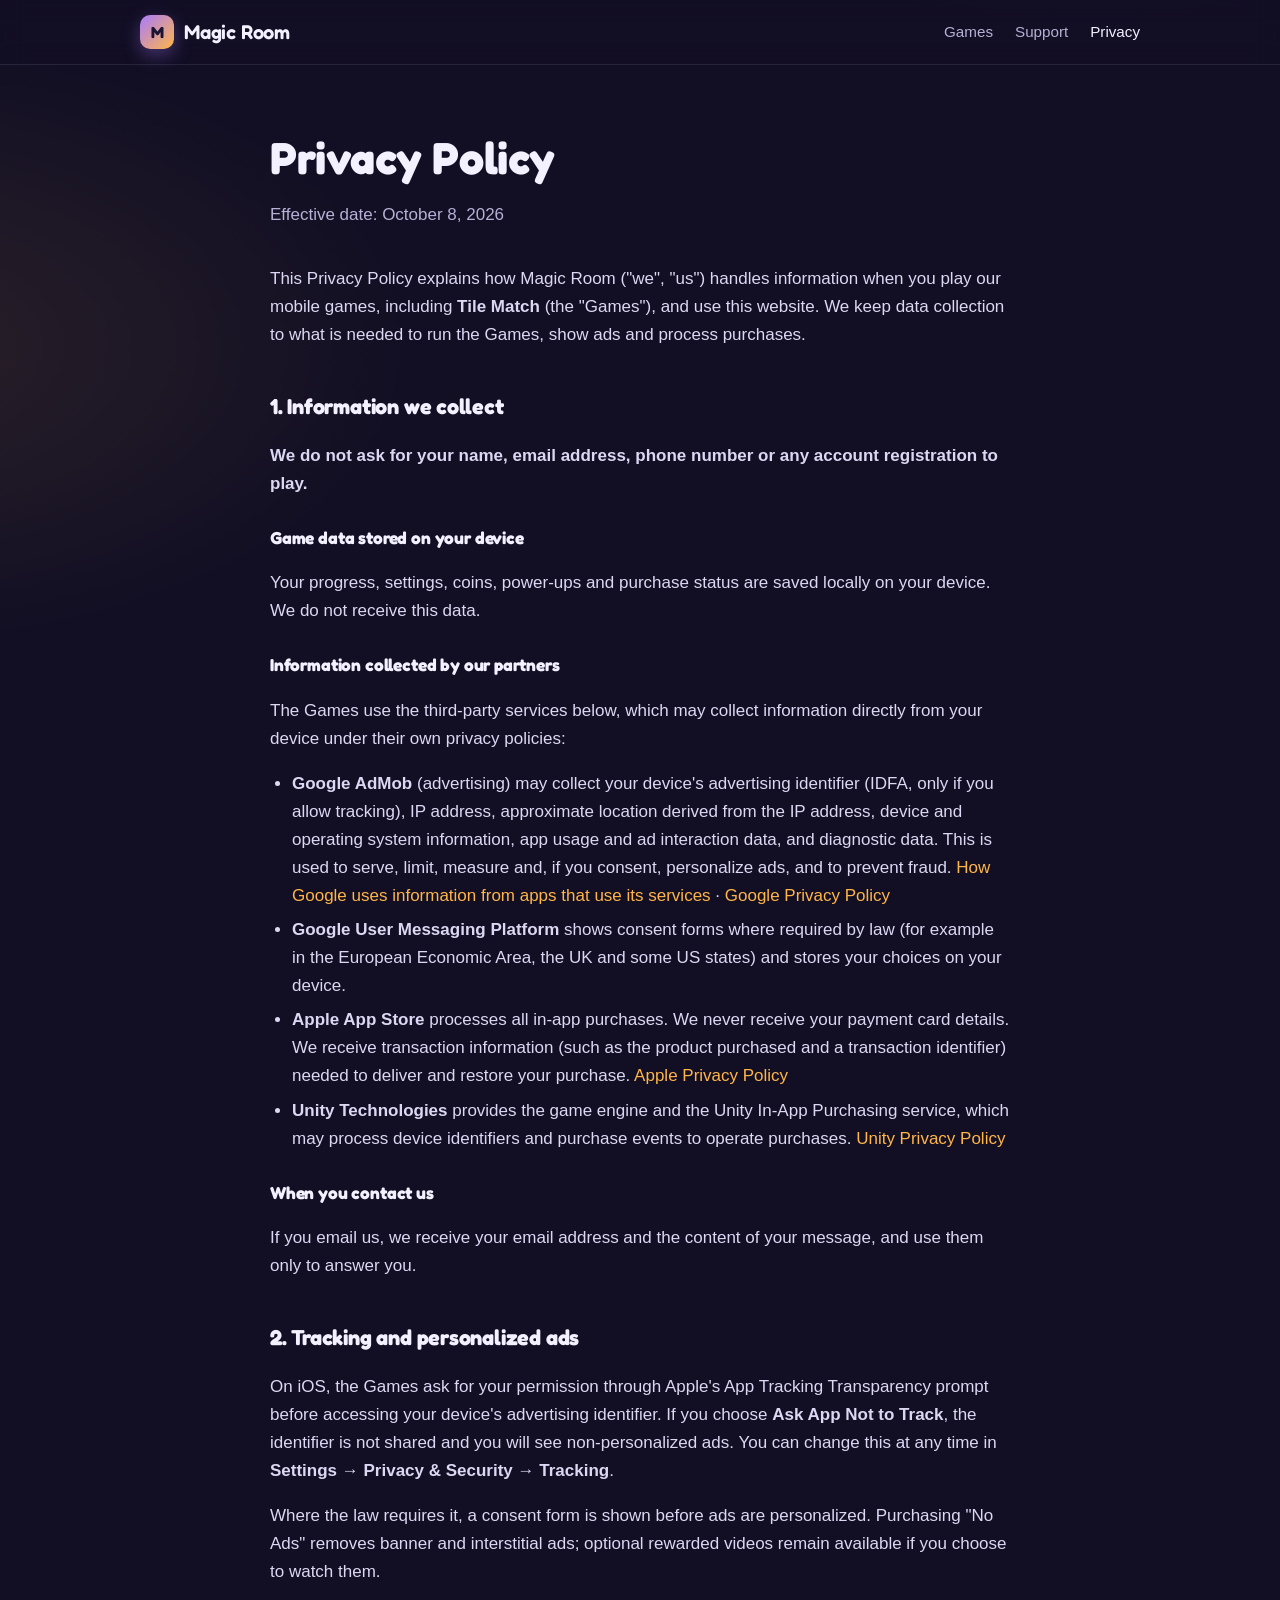
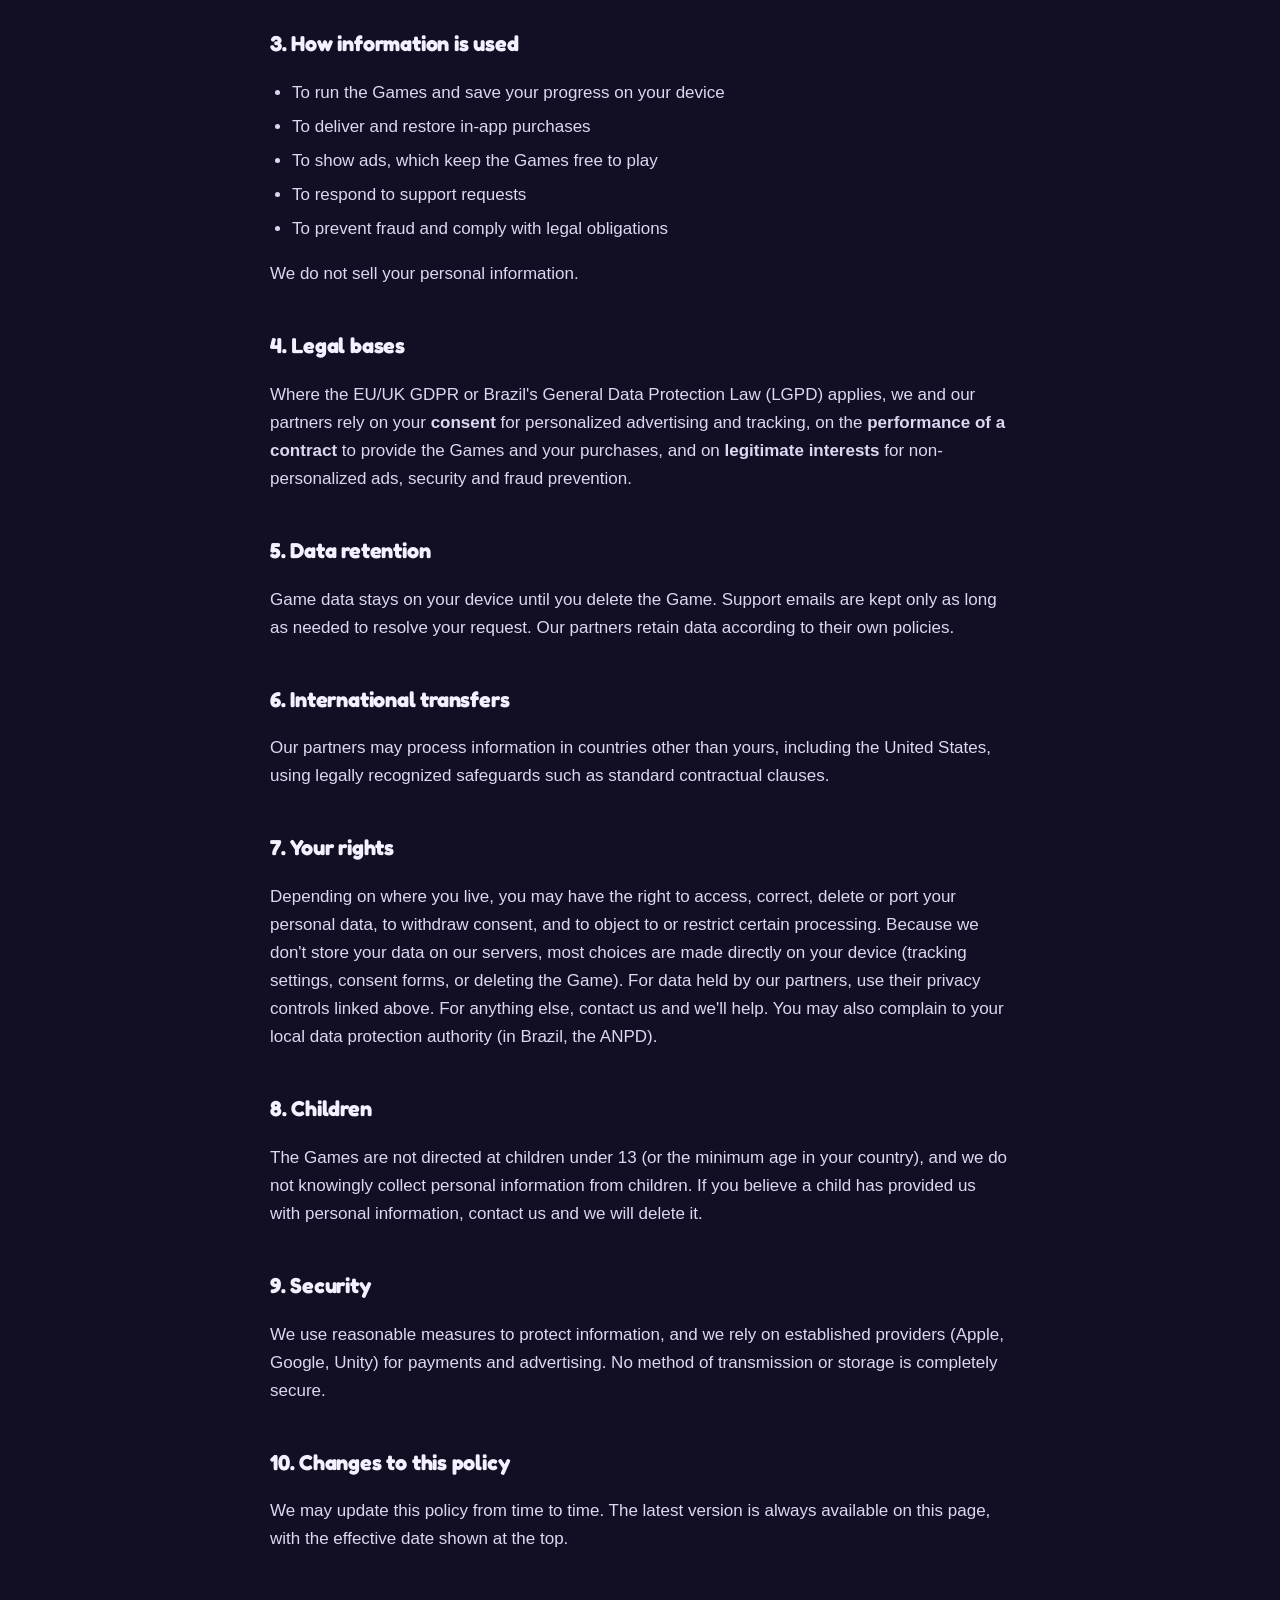
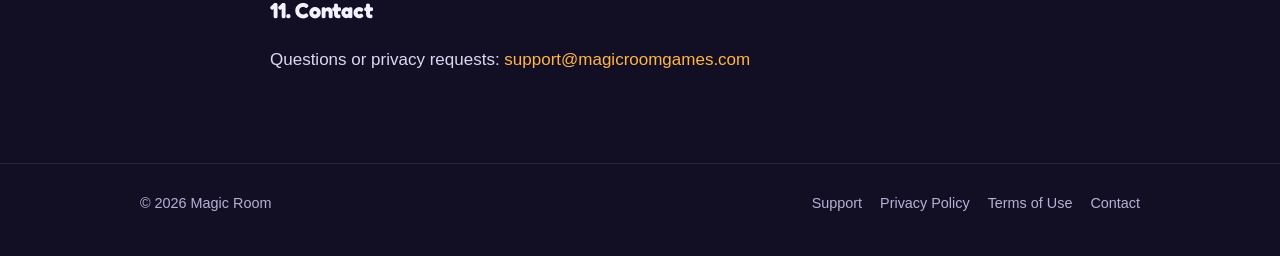
==== privacy/index.html @ c15d4c57 "Magic Room website: home, Tile Match support, privacy policy, terms, app-ads.txt Co-Authored-By: Cla" ====
<!doctype html>
<html lang="en">
<head>
  <meta charset="utf-8">
  <meta name="viewport" content="width=device-width, initial-scale=1">
  <title>Privacy Policy — Magic Room</title>
  <meta name="description" content="How Magic Room games handle your information.">
  <link rel="icon" href="/favicon.svg" type="image/svg+xml">
  <link rel="preconnect" href="https://fonts.googleapis.com">
  <link rel="preconnect" href="https://fonts.gstatic.com" crossorigin>
  <link href="https://fonts.googleapis.com/css2?family=Fredoka:wght@500;600;700&display=swap" rel="stylesheet">
  <link rel="stylesheet" href="/styles.css">
</head>
<body>
  <header class="site">
    <div class="wrap">
      <a class="brand" href="/"><span class="brand-mark">M</span>Magic Room</a>
      <nav class="links">
        <a href="/#games">Games</a>
        <a href="/tile-match/">Support</a>
        <a class="hide-sm" href="/privacy/" aria-current="page">Privacy</a>
      </nav>
    </div>
  </header>

  <main class="doc">
    <div class="wrap">
      <h1>Privacy Policy</h1>
      <p class="meta">Effective date: October 8, 2026</p>

      <p>This Privacy Policy explains how Magic Room ("we", "us") handles information when you play our mobile games, including <strong>Tile Match</strong> (the "Games"), and use this website. We keep data collection to what is needed to run the Games, show ads and process purchases.</p>

      <h2>1. Information we collect</h2>
      <p><strong>We do not ask for your name, email address, phone number or any account registration to play.</strong></p>
      <h3>Game data stored on your device</h3>
      <p>Your progress, settings, coins, power-ups and purchase status are saved locally on your device. We do not receive this data.</p>
      <h3>Information collected by our partners</h3>
      <p>The Games use the third-party services below, which may collect information directly from your device under their own privacy policies:</p>
      <ul>
        <li><strong>Google AdMob</strong> (advertising) may collect your device's advertising identifier (IDFA, only if you allow tracking), IP address, approximate location derived from the IP address, device and operating system information, app usage and ad interaction data, and diagnostic data. This is used to serve, limit, measure and, if you consent, personalize ads, and to prevent fraud. <a href="https://policies.google.com/technologies/partner-sites" rel="noopener">How Google uses information from apps that use its services</a> · <a href="https://policies.google.com/privacy" rel="noopener">Google Privacy Policy</a></li>
        <li><strong>Google User Messaging Platform</strong> shows consent forms where required by law (for example in the European Economic Area, the UK and some US states) and stores your choices on your device.</li>
        <li><strong>Apple App Store</strong> processes all in-app purchases. We never receive your payment card details. We receive transaction information (such as the product purchased and a transaction identifier) needed to deliver and restore your purchase. <a href="https://www.apple.com/legal/privacy/" rel="noopener">Apple Privacy Policy</a></li>
        <li><strong>Unity Technologies</strong> provides the game engine and the Unity In-App Purchasing service, which may process device identifiers and purchase events to operate purchases. <a href="https://unity.com/legal/game-player-and-app-user-privacy-policy" rel="noopener">Unity Privacy Policy</a></li>
      </ul>
      <h3>When you contact us</h3>
      <p>If you email us, we receive your email address and the content of your message, and use them only to answer you.</p>

      <h2>2. Tracking and personalized ads</h2>
      <p>On iOS, the Games ask for your permission through Apple's App Tracking Transparency prompt before accessing your device's advertising identifier. If you choose <strong>Ask App Not to Track</strong>, the identifier is not shared and you will see non-personalized ads. You can change this at any time in <strong>Settings → Privacy &amp; Security → Tracking</strong>.</p>
      <p>Where the law requires it, a consent form is shown before ads are personalized. Purchasing "No Ads" removes banner and interstitial ads; optional rewarded videos remain available if you choose to watch them.</p>

      <h2>3. How information is used</h2>
      <ul>
        <li>To run the Games and save your progress on your device</li>
        <li>To deliver and restore in-app purchases</li>
        <li>To show ads, which keep the Games free to play</li>
        <li>To respond to support requests</li>
        <li>To prevent fraud and comply with legal obligations</li>
      </ul>
      <p>We do not sell your personal information.</p>

      <h2>4. Legal bases</h2>
      <p>Where the EU/UK GDPR or Brazil's General Data Protection Law (LGPD) applies, we and our partners rely on your <strong>consent</strong> for personalized advertising and tracking, on the <strong>performance of a contract</strong> to provide the Games and your purchases, and on <strong>legitimate interests</strong> for non-personalized ads, security and fraud prevention.</p>

      <h2>5. Data retention</h2>
      <p>Game data stays on your device until you delete the Game. Support emails are kept only as long as needed to resolve your request. Our partners retain data according to their own policies.</p>

      <h2>6. International transfers</h2>
      <p>Our partners may process information in countries other than yours, including the United States, using legally recognized safeguards such as standard contractual clauses.</p>

      <h2>7. Your rights</h2>
      <p>Depending on where you live, you may have the right to access, correct, delete or port your personal data, to withdraw consent, and to object to or restrict certain processing. Because we don't store your data on our servers, most choices are made directly on your device (tracking settings, consent forms, or deleting the Game). For data held by our partners, use their privacy controls linked above. For anything else, contact us and we'll help. You may also complain to your local data protection authority (in Brazil, the ANPD).</p>

      <h2>8. Children</h2>
      <p>The Games are not directed at children under 13 (or the minimum age in your country), and we do not knowingly collect personal information from children. If you believe a child has provided us with personal information, contact us and we will delete it.</p>

      <h2>9. Security</h2>
      <p>We use reasonable measures to protect information, and we rely on established providers (Apple, Google, Unity) for payments and advertising. No method of transmission or storage is completely secure.</p>

      <h2>10. Changes to this policy</h2>
      <p>We may update this policy from time to time. The latest version is always available on this page, with the effective date shown at the top.</p>

      <h2>11. Contact</h2>
      <p>Questions or privacy requests: <a href="mailto:support@magicroomgames.com?subject=Privacy">support@magicroomgames.com</a></p>
    </div>
  </main>

  <footer class="site">
    <div class="wrap">
      <span>© 2026 Magic Room</span>
      <nav>
        <a href="/tile-match/">Support</a>
        <a href="/privacy/">Privacy Policy</a>
        <a href="/terms/">Terms of Use</a>
        <a href="mailto:support@magicroomgames.com">Contact</a>
      </nav>
    </div>
  </footer>
</body>
</html>
---- styles.css ----
:root {
  --bg: #120f24;
  --bg-soft: #1b1736;
  --card: #221d42;
  --text: #f3f0ff;
  --muted: #b7b0d6;
  --accent: #ffb547;
  --accent-2: #a97bff;
  --border: rgba(255, 255, 255, 0.09);
  --radius: 18px;
  --max: 1040px;
}

* { box-sizing: border-box; }

html { -webkit-text-size-adjust: 100%; }

body {
  margin: 0;
  background:
    radial-gradient(1200px 600px at 85% -10%, rgba(169, 123, 255, 0.22), transparent 60%),
    radial-gradient(900px 500px at -10% 10%, rgba(255, 181, 71, 0.10), transparent 60%),
    var(--bg);
  color: var(--text);
  font: 17px/1.65 -apple-system, BlinkMacSystemFont, "Segoe UI", Roboto, "Helvetica Neue", Arial, sans-serif;
  min-height: 100vh;
}

a { color: var(--accent); text-decoration: none; }
a:hover { text-decoration: underline; }

h1, h2, h3, .brand { font-family: "Fredoka", -apple-system, BlinkMacSystemFont, "Segoe UI", sans-serif; letter-spacing: -0.01em; }

.wrap { max-width: var(--max); margin: 0 auto; padding: 0 20px; }

/* Header */
header.site {
  position: sticky; top: 0; z-index: 10;
  backdrop-filter: blur(12px); -webkit-backdrop-filter: blur(12px);
  background: rgba(18, 15, 36, 0.72);
  border-bottom: 1px solid var(--border);
}
header.site .wrap { display: flex; align-items: center; justify-content: space-between; height: 64px; gap: 16px; }
.brand { display: flex; align-items: center; gap: 10px; color: var(--text); font-size: 1.25rem; font-weight: 600; }
.brand:hover { text-decoration: none; }
.brand-mark {
  width: 34px; height: 34px; border-radius: 10px; flex: none;
  background: linear-gradient(135deg, var(--accent-2), var(--accent));
  display: grid; place-items: center; color: #1a1433; font-weight: 700; font-size: 1rem;
  box-shadow: 0 6px 18px rgba(169, 123, 255, 0.35);
}
nav.links { display: flex; gap: 22px; font-size: 0.95rem; }
nav.links a { color: var(--muted); }
nav.links a:hover, nav.links a[aria-current="page"] { color: var(--text); text-decoration: none; }

/* Hero */
.hero { padding: 96px 0 72px; text-align: center; }
.hero h1 { font-size: clamp(2.3rem, 6vw, 3.8rem); line-height: 1.08; margin: 0 0 18px; font-weight: 700; }
.hero h1 .glow { background: linear-gradient(90deg, var(--accent-2), var(--accent)); -webkit-background-clip: text; background-clip: text; color: transparent; }
.hero p { color: var(--muted); font-size: 1.15rem; max-width: 620px; margin: 0 auto; }

/* Sections & cards */
section { padding: 32px 0 56px; }
section > .wrap > h2 { font-size: 1.7rem; margin: 0 0 22px; }

.card {
  background: linear-gradient(180deg, rgba(255,255,255,0.03), transparent), var(--card);
  border: 1px solid var(--border);
  border-radius: var(--radius);
  padding: 28px;
}

.game { display: grid; grid-template-columns: 120px 1fr; gap: 26px; align-items: center; }
.game-icon {
  width: 120px; height: 120px; border-radius: 28px;
  background: linear-gradient(140deg, #ffd27a, #ff9b5c 55%, #a97bff);
  display: grid; grid-template-columns: repeat(3, 1fr); gap: 6px; padding: 18px;
  box-shadow: 0 12px 30px rgba(0,0,0,0.35);
}
.game-icon span { background: rgba(255,255,255,0.92); border-radius: 7px; box-shadow: 0 2px 0 rgba(0,0,0,0.12); }
.game-icon span:nth-child(3n+2) { background: #fff3d6; }
.game h3 { margin: 0 0 6px; font-size: 1.5rem; }
.game p { margin: 0 0 14px; color: var(--muted); }

.badge {
  display: inline-block; font-size: 0.78rem; font-weight: 600; letter-spacing: 0.04em; text-transform: uppercase;
  color: #1a1433; background: var(--accent); border-radius: 999px; padding: 3px 10px; margin-bottom: 10px;
}
.btn-row { display: flex; flex-wrap: wrap; gap: 10px; }
.btn {
  display: inline-block; padding: 10px 18px; border-radius: 999px; font-weight: 600; font-size: 0.95rem;
  border: 1px solid var(--border); color: var(--text); background: rgba(255,255,255,0.05);
}
.btn:hover { text-decoration: none; background: rgba(255,255,255,0.1); }
.btn.primary { background: var(--accent); color: #1a1433; border-color: transparent; }
.btn.primary:hover { background: #ffc46d; }

/* Long-form pages */
.doc { padding: 56px 0 72px; }
.doc .wrap { max-width: 780px; }
.doc h1 { font-size: clamp(2rem, 5vw, 2.8rem); margin: 0 0 6px; }
.doc .meta { color: var(--muted); margin: 0 0 36px; }
.doc h2 { font-size: 1.35rem; margin: 40px 0 10px; }
.doc h3 { font-size: 1.08rem; margin: 26px 0 6px; }
.doc p, .doc li { color: #dcd7f3; }
.doc ul { padding-left: 22px; }
.doc li { margin: 6px 0; }
.doc .card { margin: 18px 0; }

details { border-bottom: 1px solid var(--border); padding: 14px 0; }
details summary { cursor: pointer; font-weight: 600; list-style: none; display: flex; justify-content: space-between; gap: 12px; }
details summary::-webkit-details-marker { display: none; }
details summary::after { content: "+"; color: var(--accent); font-size: 1.3rem; line-height: 1; }
details[open] summary::after { content: "–"; }
details p { margin: 10px 0 0; }

/* Footer */
footer.site { border-top: 1px solid var(--border); padding: 28px 0 40px; color: var(--muted); font-size: 0.9rem; }
footer.site .wrap { display: flex; flex-wrap: wrap; gap: 12px 24px; justify-content: space-between; }
footer.site nav { display: flex; flex-wrap: wrap; gap: 18px; }
footer.site a { color: var(--muted); }
footer.site a:hover { color: var(--text); }

@media (max-width: 640px) {
  body { font-size: 16px; }
  nav.links { gap: 14px; font-size: 0.9rem; }
  nav.links .hide-sm { display: none; }
  .hero { padding: 64px 0 48px; }
  .game { grid-template-columns: 1fr; text-align: left; }
  .game-icon { width: 96px; height: 96px; border-radius: 22px; padding: 14px; gap: 5px; }
  .card { padding: 22px; }
}
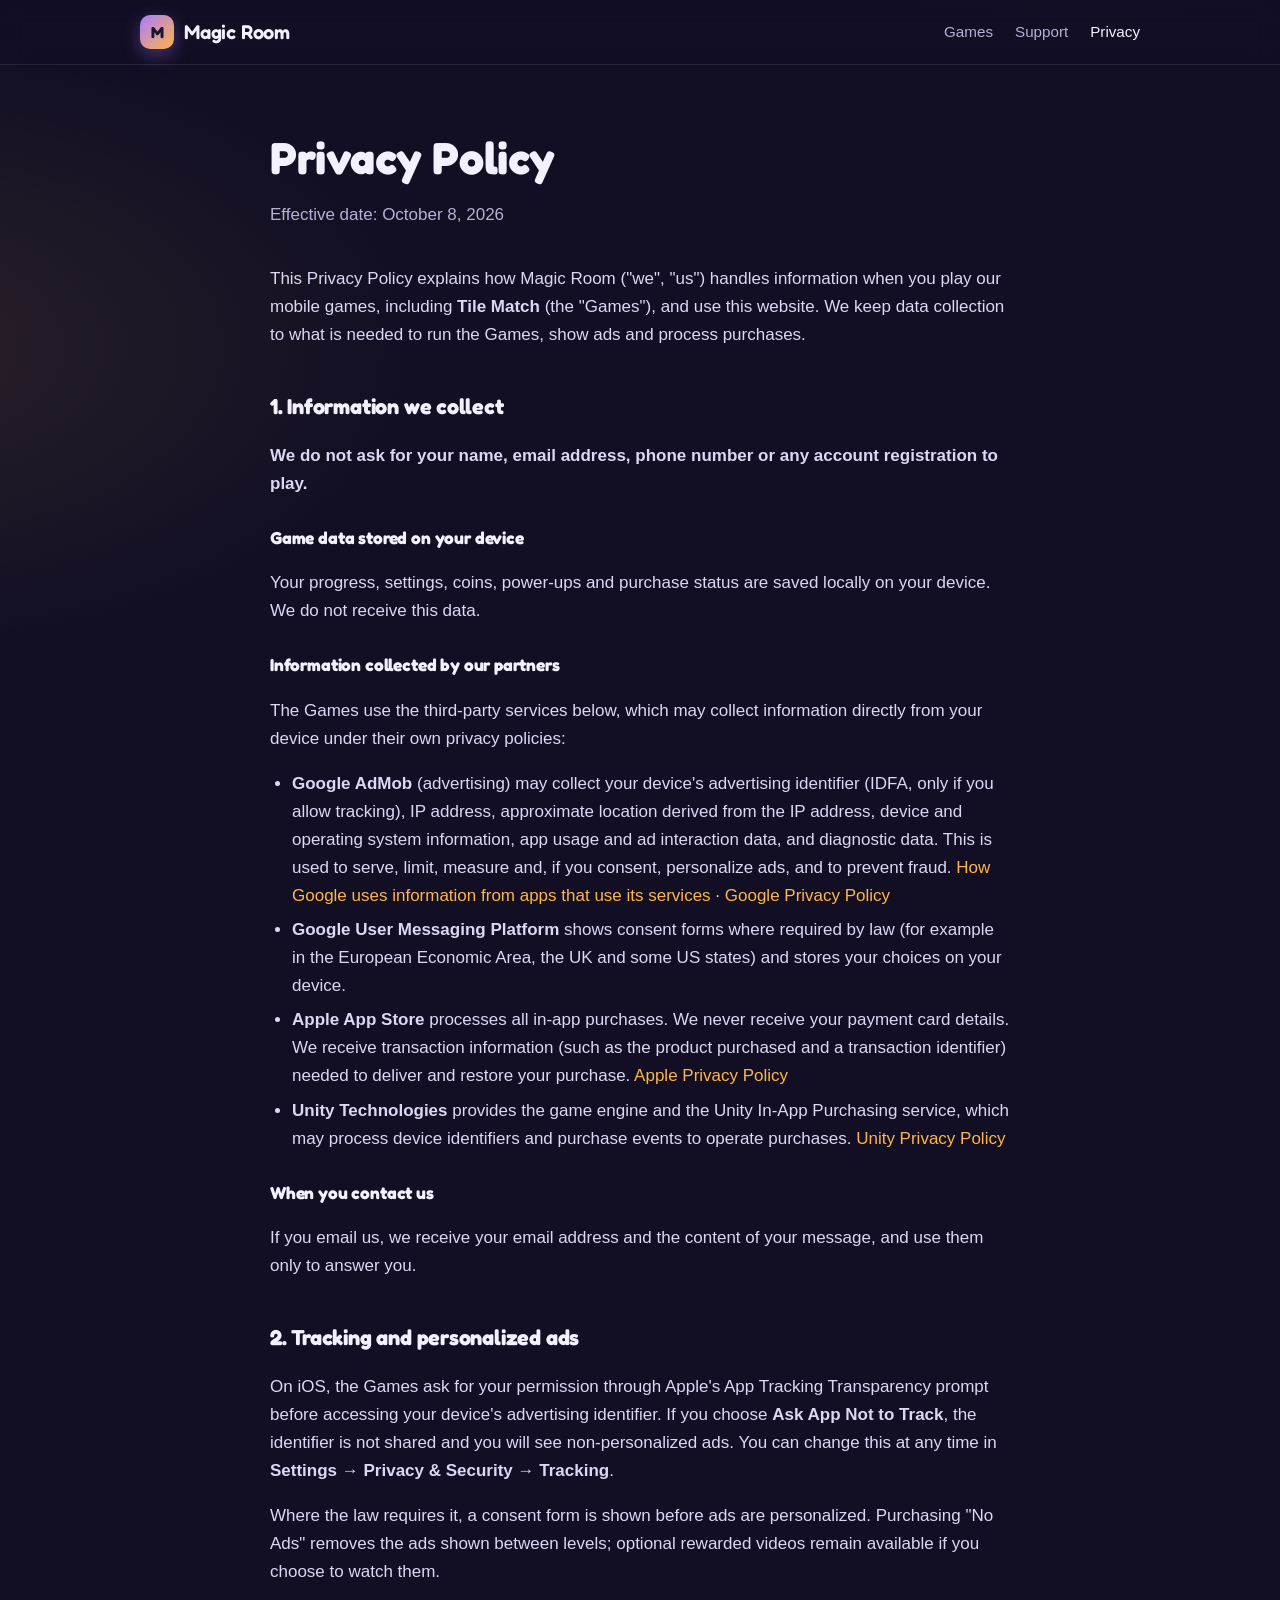
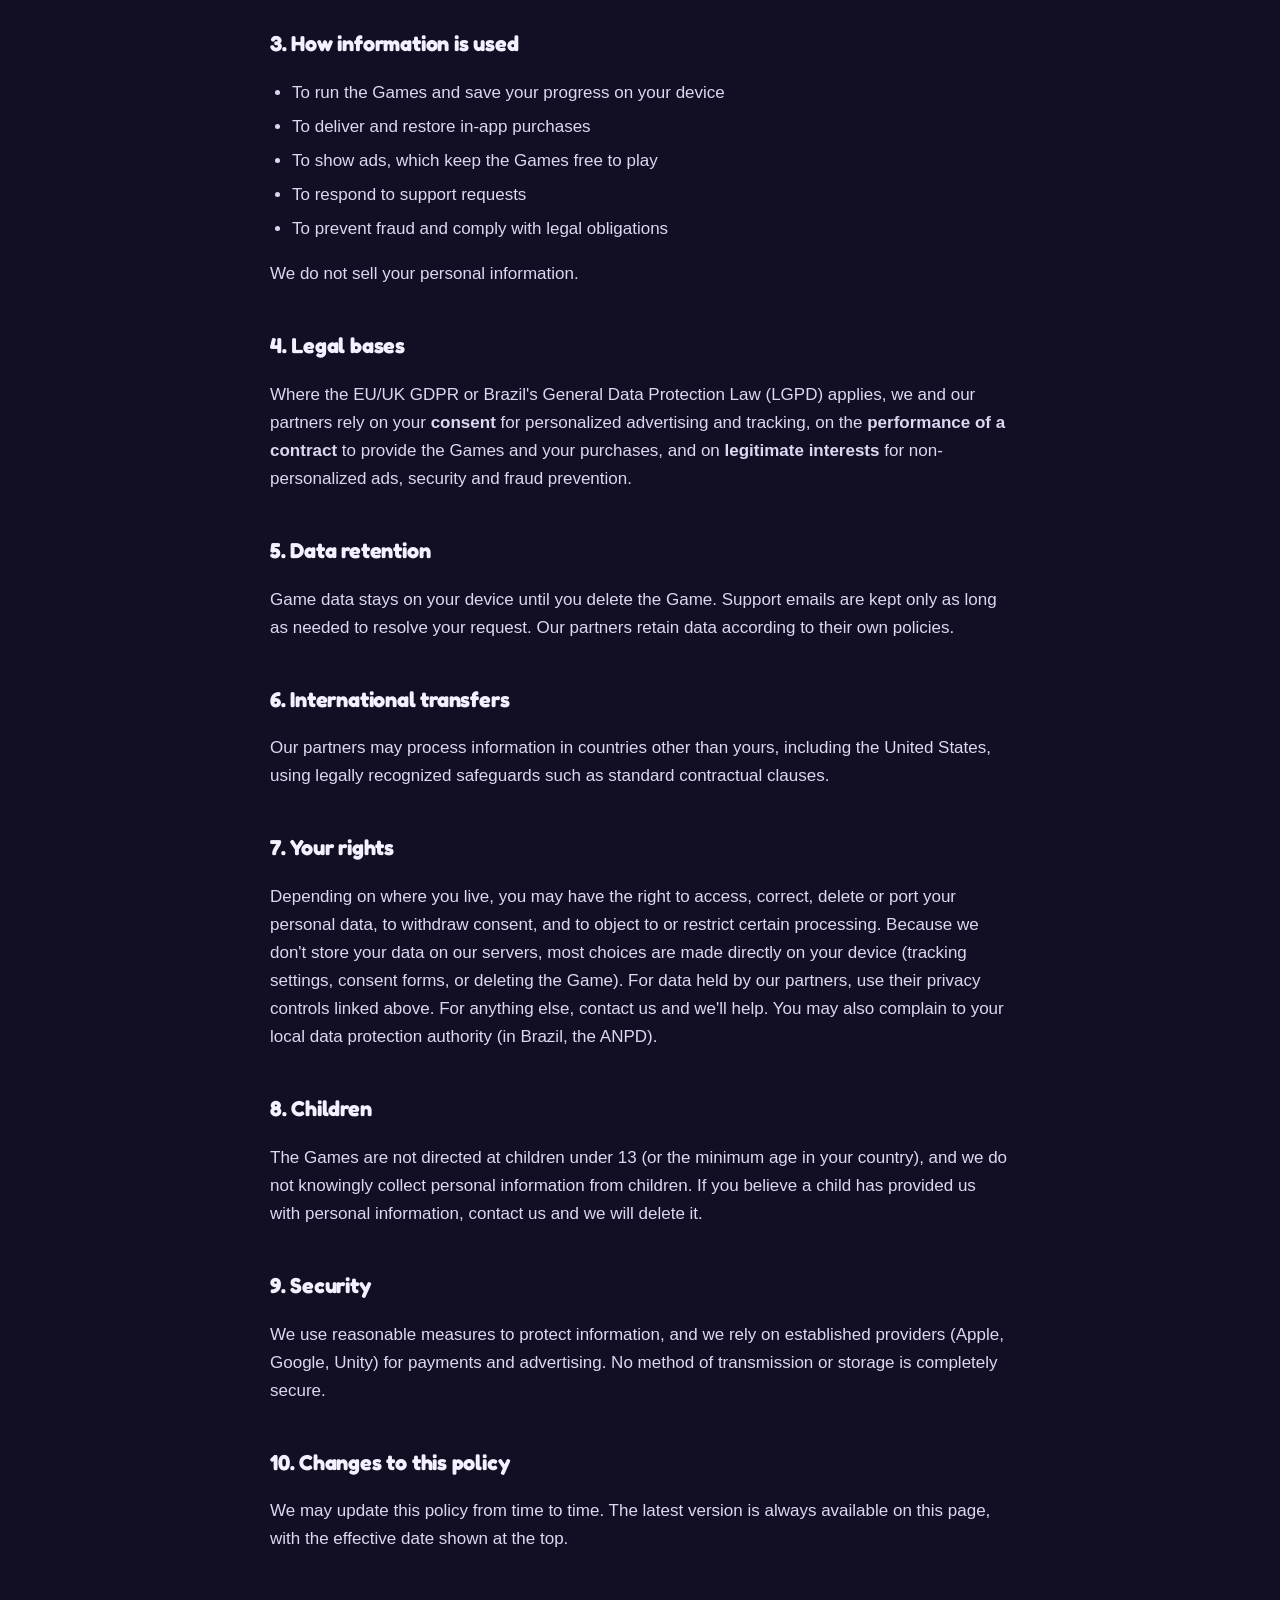
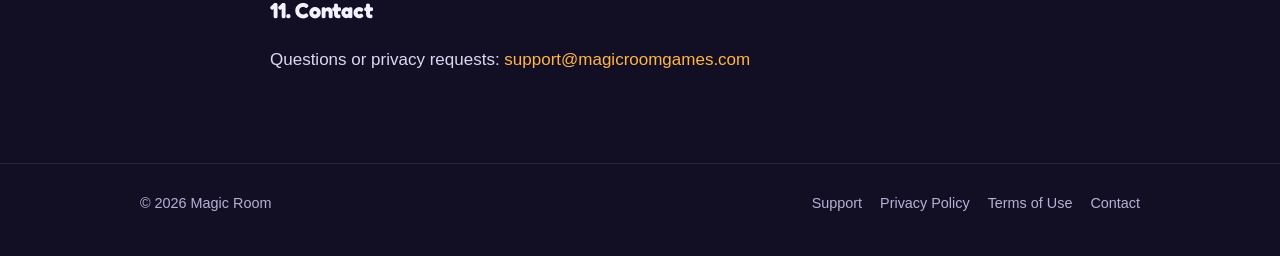
==== commit e53c3358: "No Ads text: game no longer shows banners" ====
--- a/privacy/index.html
+++ b/privacy/index.html
@@ -47,7 +47,7 @@
 
       <h2>2. Tracking and personalized ads</h2>
       <p>On iOS, the Games ask for your permission through Apple's App Tracking Transparency prompt before accessing your device's advertising identifier. If you choose <strong>Ask App Not to Track</strong>, the identifier is not shared and you will see non-personalized ads. You can change this at any time in <strong>Settings → Privacy &amp; Security → Tracking</strong>.</p>
-      <p>Where the law requires it, a consent form is shown before ads are personalized. Purchasing "No Ads" removes banner and interstitial ads; optional rewarded videos remain available if you choose to watch them.</p>
+      <p>Where the law requires it, a consent form is shown before ads are personalized. Purchasing "No Ads" removes the ads shown between levels; optional rewarded videos remain available if you choose to watch them.</p>
 
       <h2>3. How information is used</h2>
       <ul>
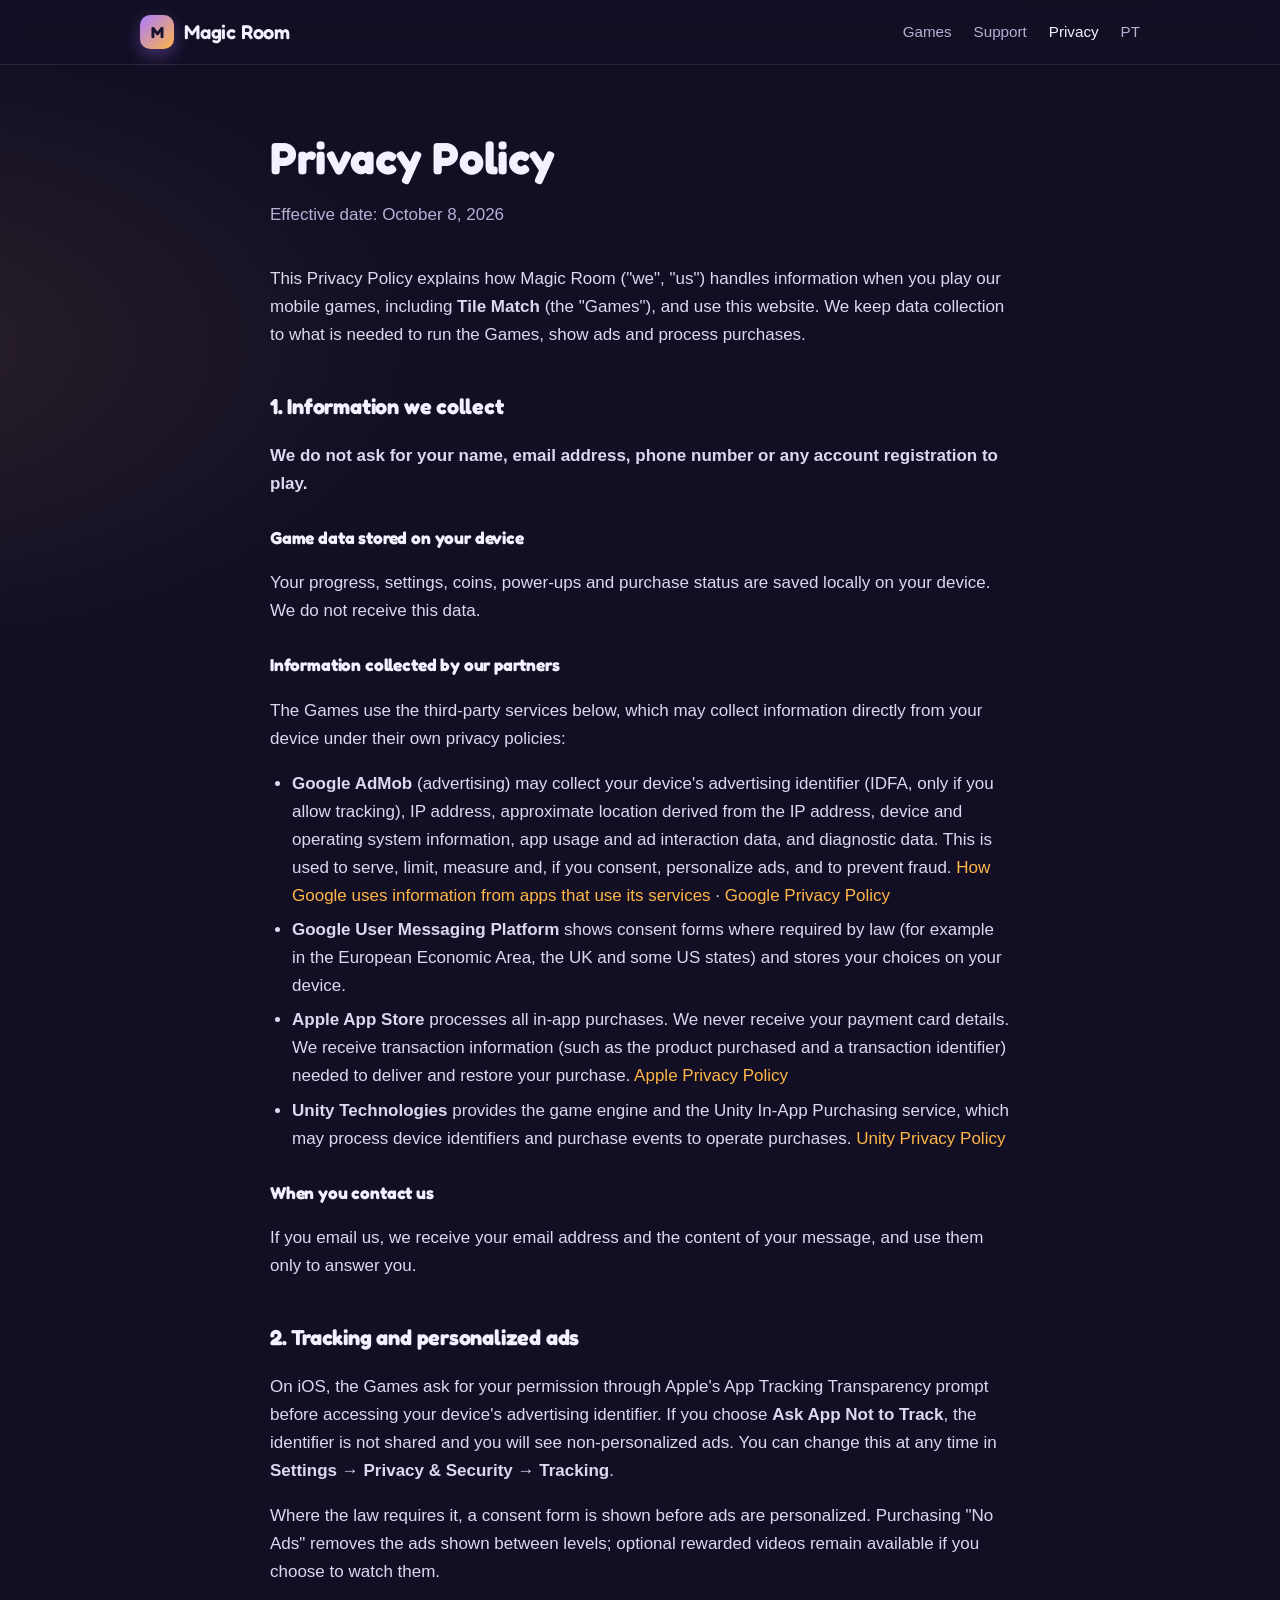
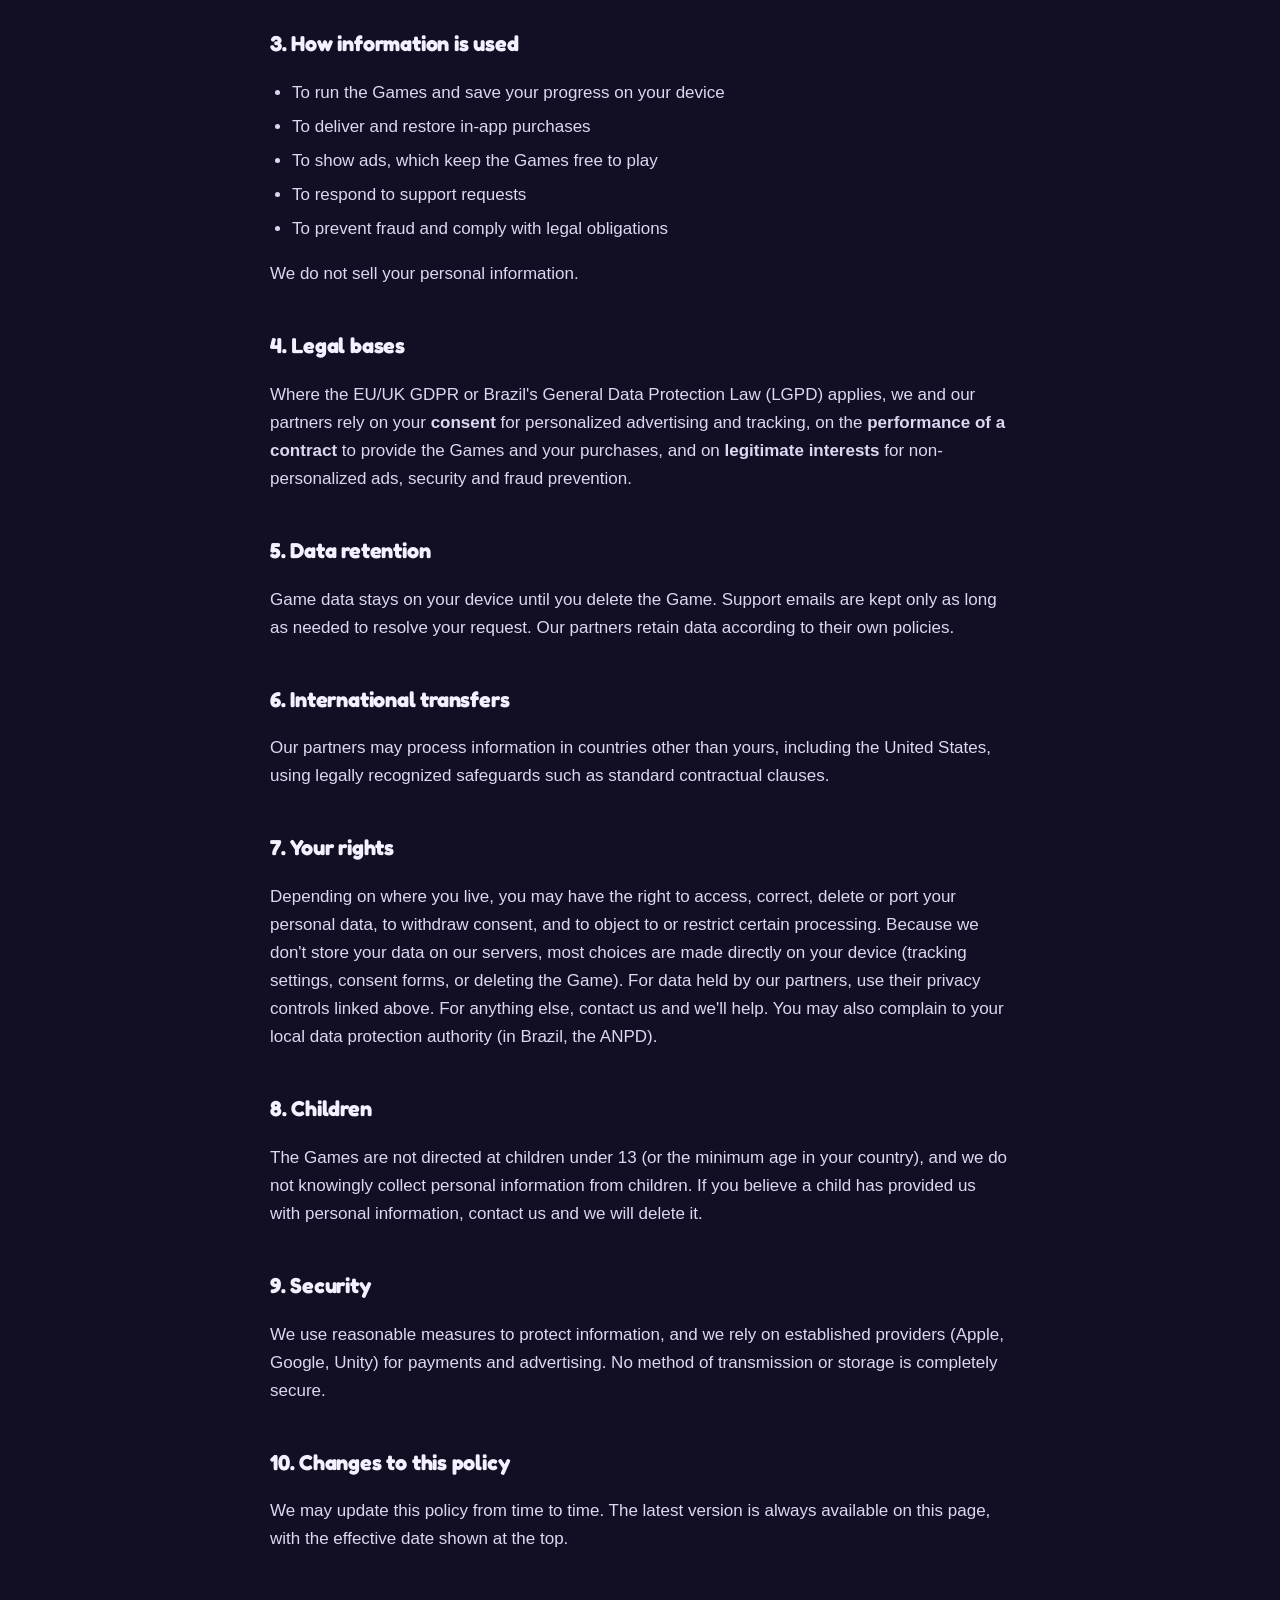
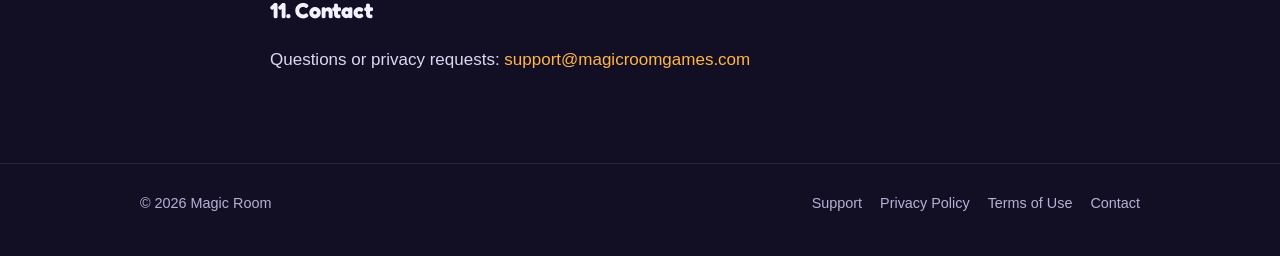
==== commit ca8b467f: "Portuguese (pt-BR) versions of home, support, privacy and terms; language links" ====
--- a/privacy/index.html
+++ b/privacy/index.html
@@ -5,6 +5,8 @@
   <meta name="viewport" content="width=device-width, initial-scale=1">
   <title>Privacy Policy — Magic Room</title>
   <meta name="description" content="How Magic Room games handle your information.">
+  <link rel="alternate" hreflang="en" href="https://magicroomgames.com/privacy/">
+  <link rel="alternate" hreflang="pt-BR" href="https://magicroomgames.com/pt/privacidade/">
   <link rel="icon" href="/favicon.svg" type="image/svg+xml">
   <link rel="preconnect" href="https://fonts.googleapis.com">
   <link rel="preconnect" href="https://fonts.gstatic.com" crossorigin>
@@ -19,6 +21,7 @@
         <a href="/#games">Games</a>
         <a href="/tile-match/">Support</a>
         <a class="hide-sm" href="/privacy/" aria-current="page">Privacy</a>
+        <a href="/pt/privacidade/" hreflang="pt-BR" lang="pt-BR">PT</a>
       </nav>
     </div>
   </header>
